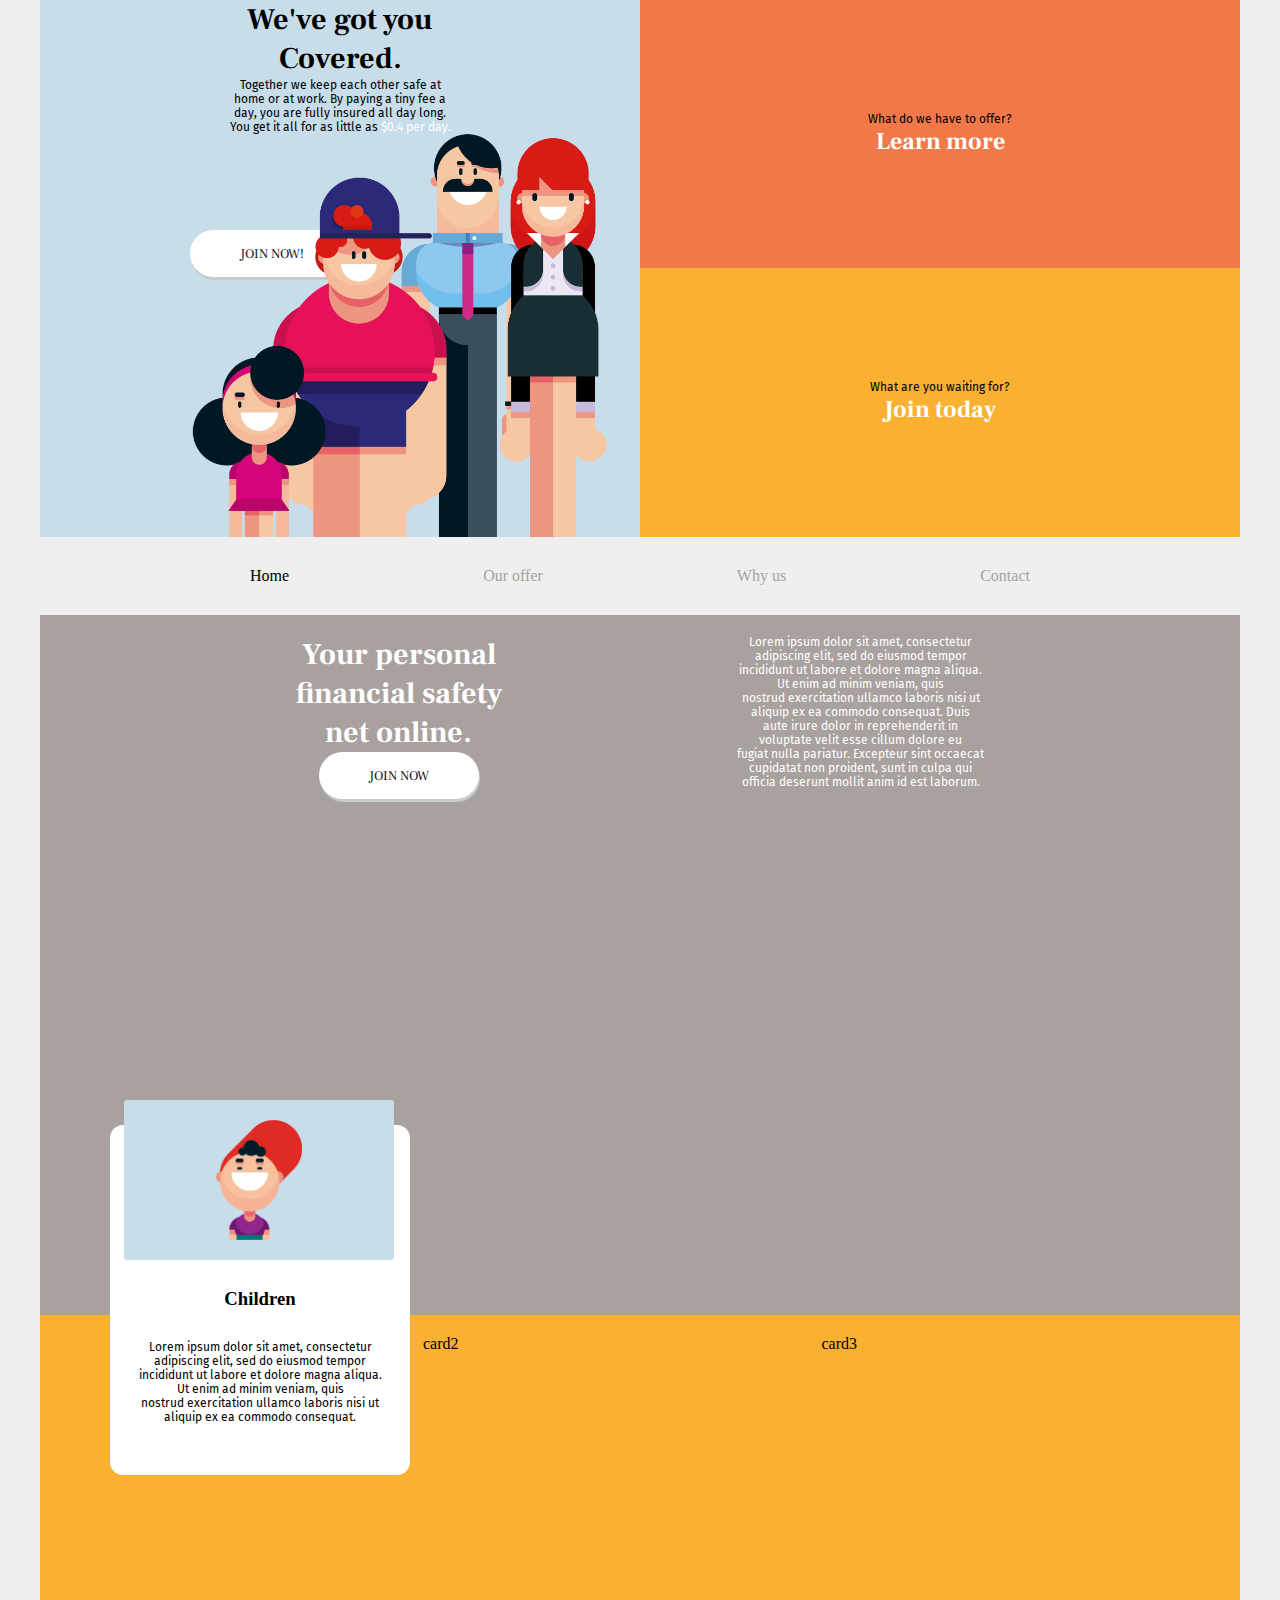
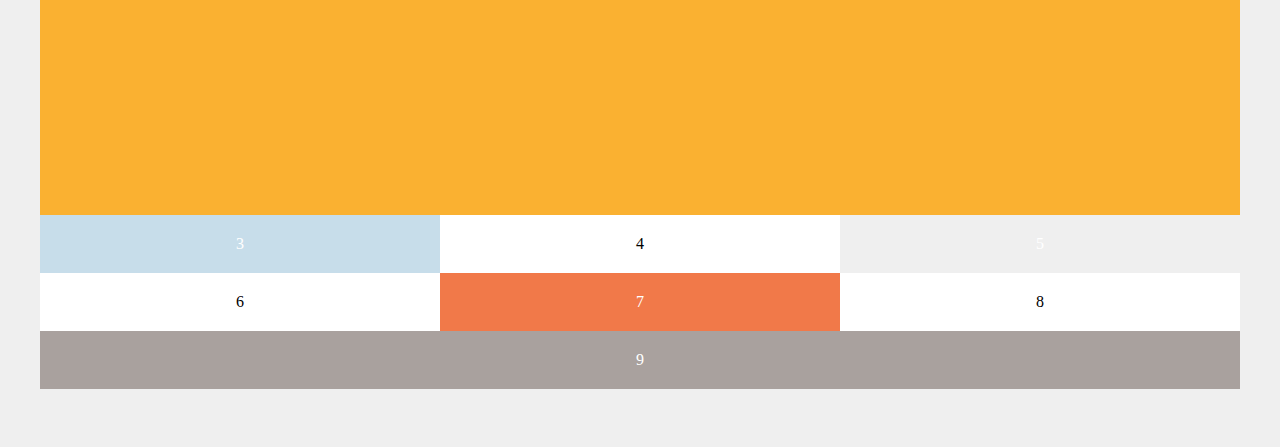
==== index.html @ 48589a10 "started making cards" ====
<!DOCTYPE html>
<html lang="en">

<head>
    <meta charset="UTF-8">
    <meta name="viewport" content="width=device-width, initial-scale=1.0">
    <link rel="stylesheet" href="style.css">
    <title>Insurance</title>
</head>

<body>
    <main>
        <div class="before-nav-container">
            <section class="before-nav">
                <article class="blue">
                    <h1>We've got you <br> Covered.</h1>
                    <p>Together we keep each other safe at <br>
                        home or at work. By paying a tiny fee a <br>
                        day, you are fully insured all day long. <br>
                        You get it all for as little as <span style="color:white">$0.4 per day.</span></p>
                    <button class="first-button">JOIN NOW!</button>
                    <img class="family" src="assets/family.png">
                </article>
                <article class="orange">
                    <p>What do we have to offer?</p>
                    <h2><span style="color:white">Learn more</span></h2>
                </article>
                <article class="yellow">
                    <p>What are you waiting for?</p>
                    <h2><span style="color:white">Join today</span></h2>
                </article>
            </section>
        </div>
        <section class="navigation">
            <nav>
                <a href="#"><span style="color:black">Home</span></a>
                <a href="#">Our offer</a>
                <a href="#">Why us</a>
                <a href="#">Contact</a>
            </nav>
        </section>
        <section class="big-container">
            <section class="top-wrapper">
                <section class="box item1">
                    <section>
                        <h1><span style="color:white">Your personal <br>
                                financial safety <br>
                                net online.</span></h1>
                        <button class="second-button">JOIN NOW</button>
                    </section>
                    <p>Lorem ipsum dolor sit amet, consectetur <br>
                        adipiscing elit, sed do eiusmod tempor <br>
                        incididunt ut labore et dolore magna aliqua. <br>
                        Ut enim ad minim veniam, quis <br>
                        nostrud exercitation ullamco laboris nisi ut <br>
                        aliquip ex ea commodo consequat. Duis <br>
                        aute irure dolor in reprehenderit in <br>
                        voluptate velit esse cillum dolore eu <br>
                        fugiat nulla pariatur. Excepteur sint occaecat <br>
                        cupidatat non proident, sunt in culpa qui <br>
                        officia deserunt mollit anim id est laborum.</p>
                </section>
                <section class="box item2">
                    <section class="card">
                        <section class="card-blue">
                            <section class="image-container">
                                <img class="child" src="assets/child.png">
                            </section>
                        </section>
                        <h3 class="kid">Children</h3>
                        <p class="first-text">Lorem ipsum dolor sit amet, consectetur <br>
                            adipiscing elit, sed do eiusmod tempor <br>
                            incididunt ut labore et dolore magna aliqua. <br>
                            Ut enim ad minim veniam, quis <br>
                            nostrud exercitation ullamco laboris nisi ut <br>
                            aliquip ex ea commodo consequat.</p>
                    </section>
                    <section class="card2">card2</section>
                    <section class="card3">card3</section>
                </section>
            </section>
            <section class="bottom-wrapper">
                <div class="box item3">3</div>
                <div class="box item4">4</div>
                <div class="box item5">5</div>
                <div class="box item6">6</div>
                <div class="box item7">7</div>
                <div class="box item8">8</div>
                <div class="box item9">9</div>
            </section>
        </section>
    </main>
</body>

</html>
---- style.css ----
@import url('https://fonts.googleapis.com/css2?family=Fira+Sans:wght@200&display=swap');
@import url('https://fonts.googleapis.com/css2?family=Frank+Ruhl+Libre:wght@900&display=swap');

*,
html {
    box-sizing: border-box;
    margin: 0;
    padding: 0;
}

.blue {
    background-color: #C7DDEA;
    grid-column: 1 / span 1;
    grid-row: 1 / span 2;
}

.orange {
    background-color: #F17949;
    grid-column: 2 / span 1;
    grid-row: 1 / span 1;
    display: flex;
    justify-content: center;
    align-items: center;
    flex-direction: column;
}

.yellow {
    background-color: #FAB131;
    grid-column: 2 / span 1;
    grid-row: 2 / span 1;
    display: flex;
    justify-content: center;
    align-items: center;
    flex-direction: column;
}

h1 {
    font-size: 30px;
    font-family: 'Frank Ruhl Libre', serif;
}

h2,
button {
    font-family: 'Frank Ruhl Libre', serif;
}

p {
    font-family: 'Fira Sans', sans-serif;
    font-size: 12px;
}

main {
    background-color: #efefef;
}

main .before-nav {
    display: grid;
    grid-template-columns: 1fr 1fr;
    grid-template-rows: auto;
    grid-auto-flow: column;
    max-width: 1200px;

}

img.family {
    width: 70%;
    height: auto;
    margin-left: 150px;
    position: relative;
    display: block;
}

.before-nav-container {
    display: flex;
    justify-content: center;
    align-items: center;
    text-align: center;
}

.first-button {
    background-color: white;
    color: rgb(22, 22, 22);
    border-radius: 30px;
    padding: 15px 50px;
    border: none;
    box-shadow: 1px 3px #cacaca;
    position: absolute;
    top: 230px;
    left: 190px;
}

.navigation {
    text-align: center;
    padding: 30px;
}

.navigation a {
    justify-content: space-around;
    text-decoration: none;
    color: #A9A19E;
    cursor: pointer;
    margin: 95px;
}

.big-container {
    display: flex;
    flex-direction: column;
    justify-content: center;
    align-items: center;
}

.top-wrapper {
    max-width: 1200px;
    width: 100%;
}

.bottom-wrapper {
    display: grid;
    grid-template-rows: auto auto repeat(2, 1fr);
    grid-template-columns: repeat(3, 1fr);
    max-width: 1200px;
    width: 100%;
    height: auto;
}

.item1 {
    grid-column: span 1;
    background-color: #A9A19E;
    color: white;
    padding: 20px;
    text-align: center;
    position: relative;
    height: 700px;
}

.item2 {
    grid-column: span 1;
    background-color: #FAB131;
    color: black;
    padding: 20px;
    text-align: center;
    height: 500px;
}

.card {
    background-color: white;
    width: 300px;
    height: 350px;
    border-radius: 13px;
    position: absolute;
    top: -190px;
    left: 70px;
}

.card-blue {
    background-color: #C7DDEA;
    width: 90%;
    border-radius: 3px;
    margin-left: 14px;
    position: absolute;
    top: -25px;
    height: 160px;
    overflow: hidden;
    padding: 20px;
}

.image-container {
    overflow: hidden;
    height: 120px;
}

img.child {
    height: 160px;
}

.kid {
    margin-top: 163px;
}
.first-text {
    margin-top: 30px;
}

.item9 {
    grid-column: span 3;
    background-color: #A9A19E;
    color: white;
    padding: 20px;
    text-align: center;
}

.item3 {
    background-color: #C7DDEA;
    color: white;
    padding: 20px;
    text-align: center;
}

.item4 {
    background-color: white;
    color: black;
    padding: 20px;
    text-align: center;
}

.item5 {
    background-color: #efefef;
    color: white;
    padding: 20px;
    text-align: center;
}

.item6 {
    background-color: white;
    color: black;
    padding: 20px;
    text-align: center;
}

.item7 {
    background-color: #F17949;
    color: white;
    padding: 20px;
    text-align: center;
}

.item8 {
    background-color: white;
    color: black;
    padding: 20px;
    text-align: center;
}

.box,
.item1 {
    display: flex;
    flex-direction: row;
    justify-content: space-evenly;
    align-self: flex-end;
    position: relative;
}

.second-button {
    background-color: white;
    color: rgb(22, 22, 22);
    border-radius: 30px;
    padding: 15px 50px;
    border: none;
    box-shadow: 1px 3px #cacaca;

}

/*
.item1 {
    background-color: #A9A19E;
    grid-column: span 1 / 1;
    grid-row: span 2 / 1;
}

.item2 {
    background-color: #FAB131;
    grid-column: span 1 / 1;
    grid-row: span 2 / 1;
}

.item3 {
    background-color: #C7DDEA;
    grid-column: span 1 / 3;
    grid-row: 1 / span 1;
}*/
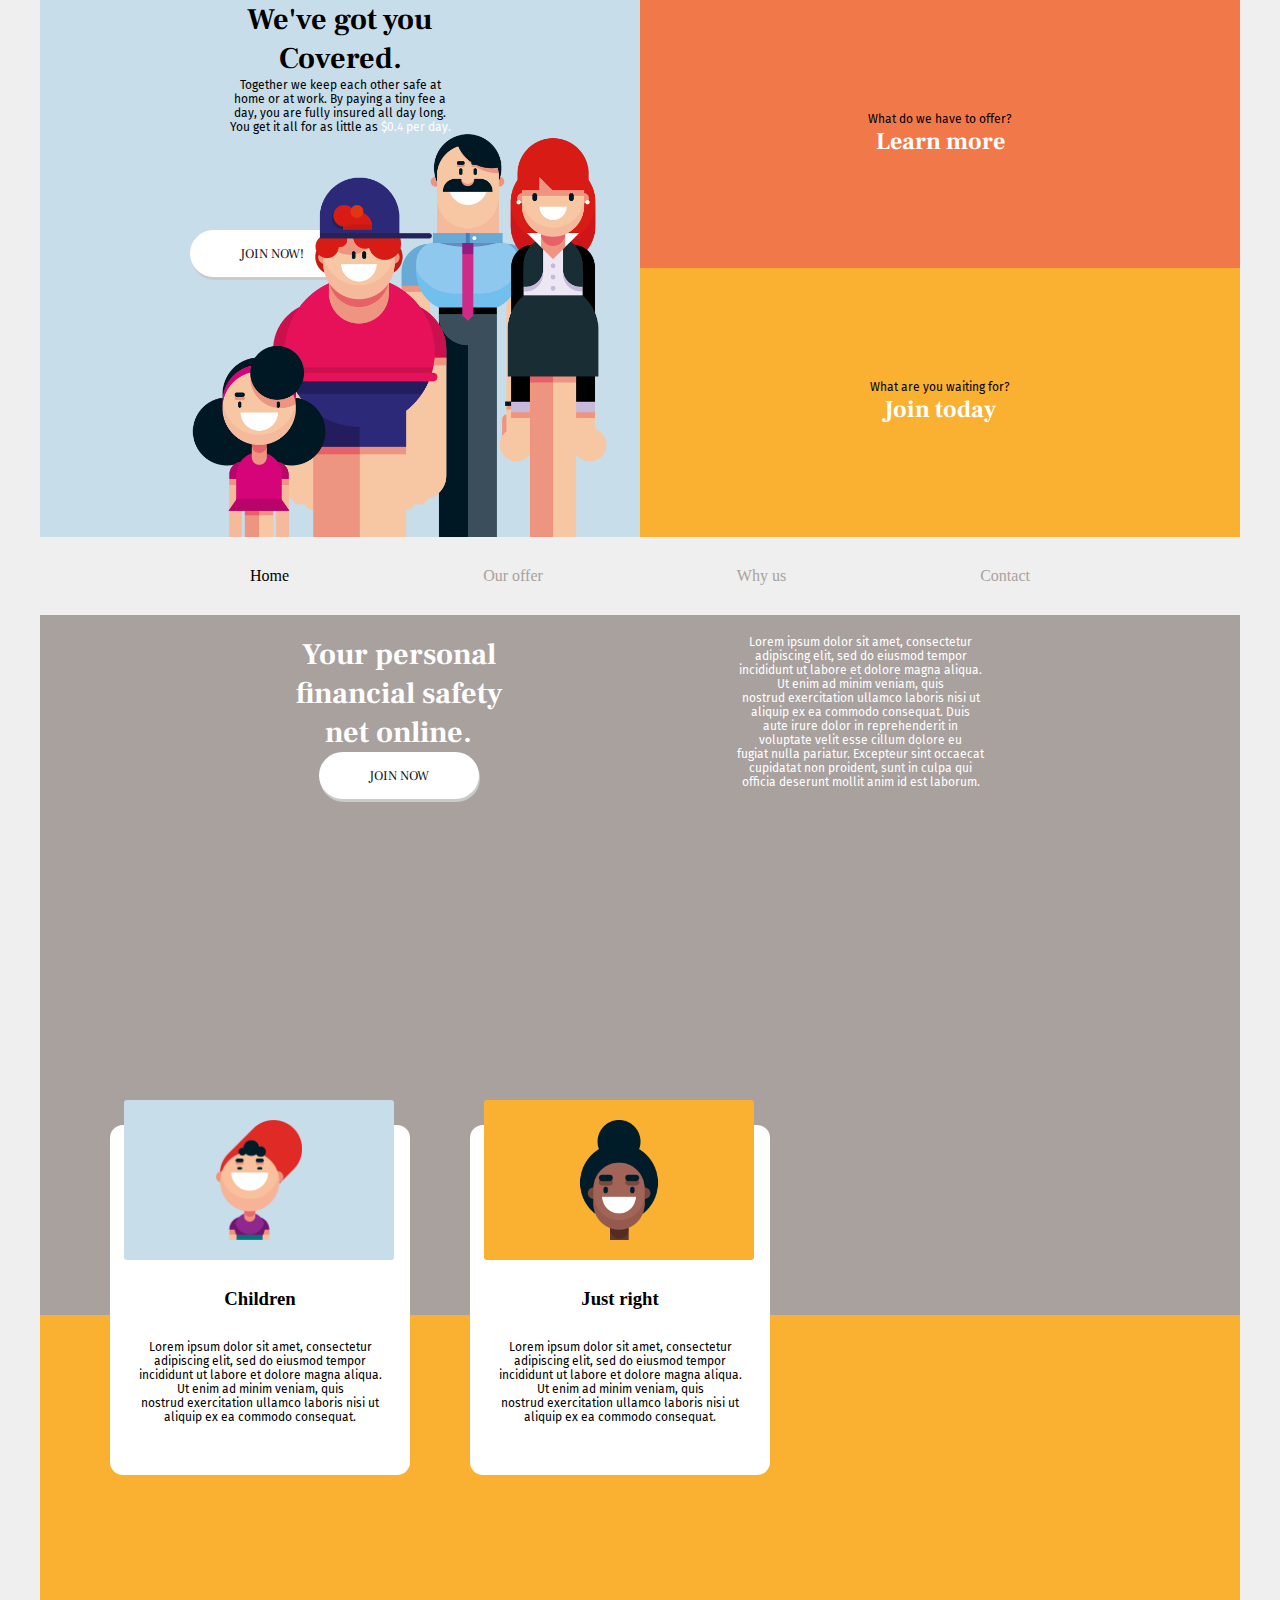
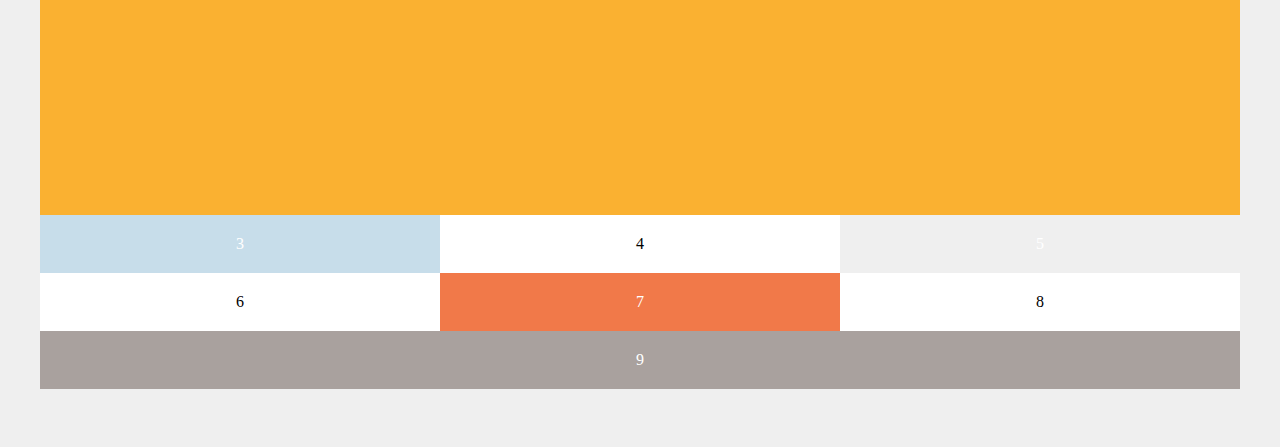
==== commit d8e708ff: "fixed second card" ====
--- a/index.html
+++ b/index.html
@@ -75,7 +75,20 @@
                             nostrud exercitation ullamco laboris nisi ut <br>
                             aliquip ex ea commodo consequat.</p>
                     </section>
-                    <section class="card2">card2</section>
+                    <section class="card2">
+                        <section class="card-yellow">
+                            <section class="image-container">
+                                <img class="adult" src="assets/adult.png">
+                            </section>
+                        </section>
+                        <h3 class="grownup">Just right</h3>
+                        <p class="first-text">Lorem ipsum dolor sit amet, consectetur <br>
+                            adipiscing elit, sed do eiusmod tempor <br>
+                            incididunt ut labore et dolore magna aliqua. <br>
+                            Ut enim ad minim veniam, quis <br>
+                            nostrud exercitation ullamco laboris nisi ut <br>
+                            aliquip ex ea commodo consequat.</p>
+                    </section>
                     <section class="card3">card3</section>
                 </section>
             </section>
--- a/style.css
+++ b/style.css
@@ -180,6 +180,45 @@
     margin-top: 30px;
 }
 
+.card2 {
+    background-color: white;
+    width: 300px;
+    height: 350px;
+    border-radius: 13px;
+    position: absolute;
+    top: -190px;
+    left: 430px;
+}
+
+.card-yellow {
+    background-color: #FAB131;
+    width: 90%;
+    border-radius: 3px;
+    margin-left: 14px;
+    position: absolute;
+    top: -25px;
+    height: 160px;
+    overflow: hidden;
+    padding: 20px;
+}
+
+.image-container {
+    overflow: hidden;
+    height: 120px;
+}
+
+img.adult {
+    height: 440px;
+}
+
+.grownup {
+    margin-top: 163px;
+}
+
+.first-text {
+    margin-top: 30px;
+}
+
 .item9 {
     grid-column: span 3;
     background-color: #A9A19E;
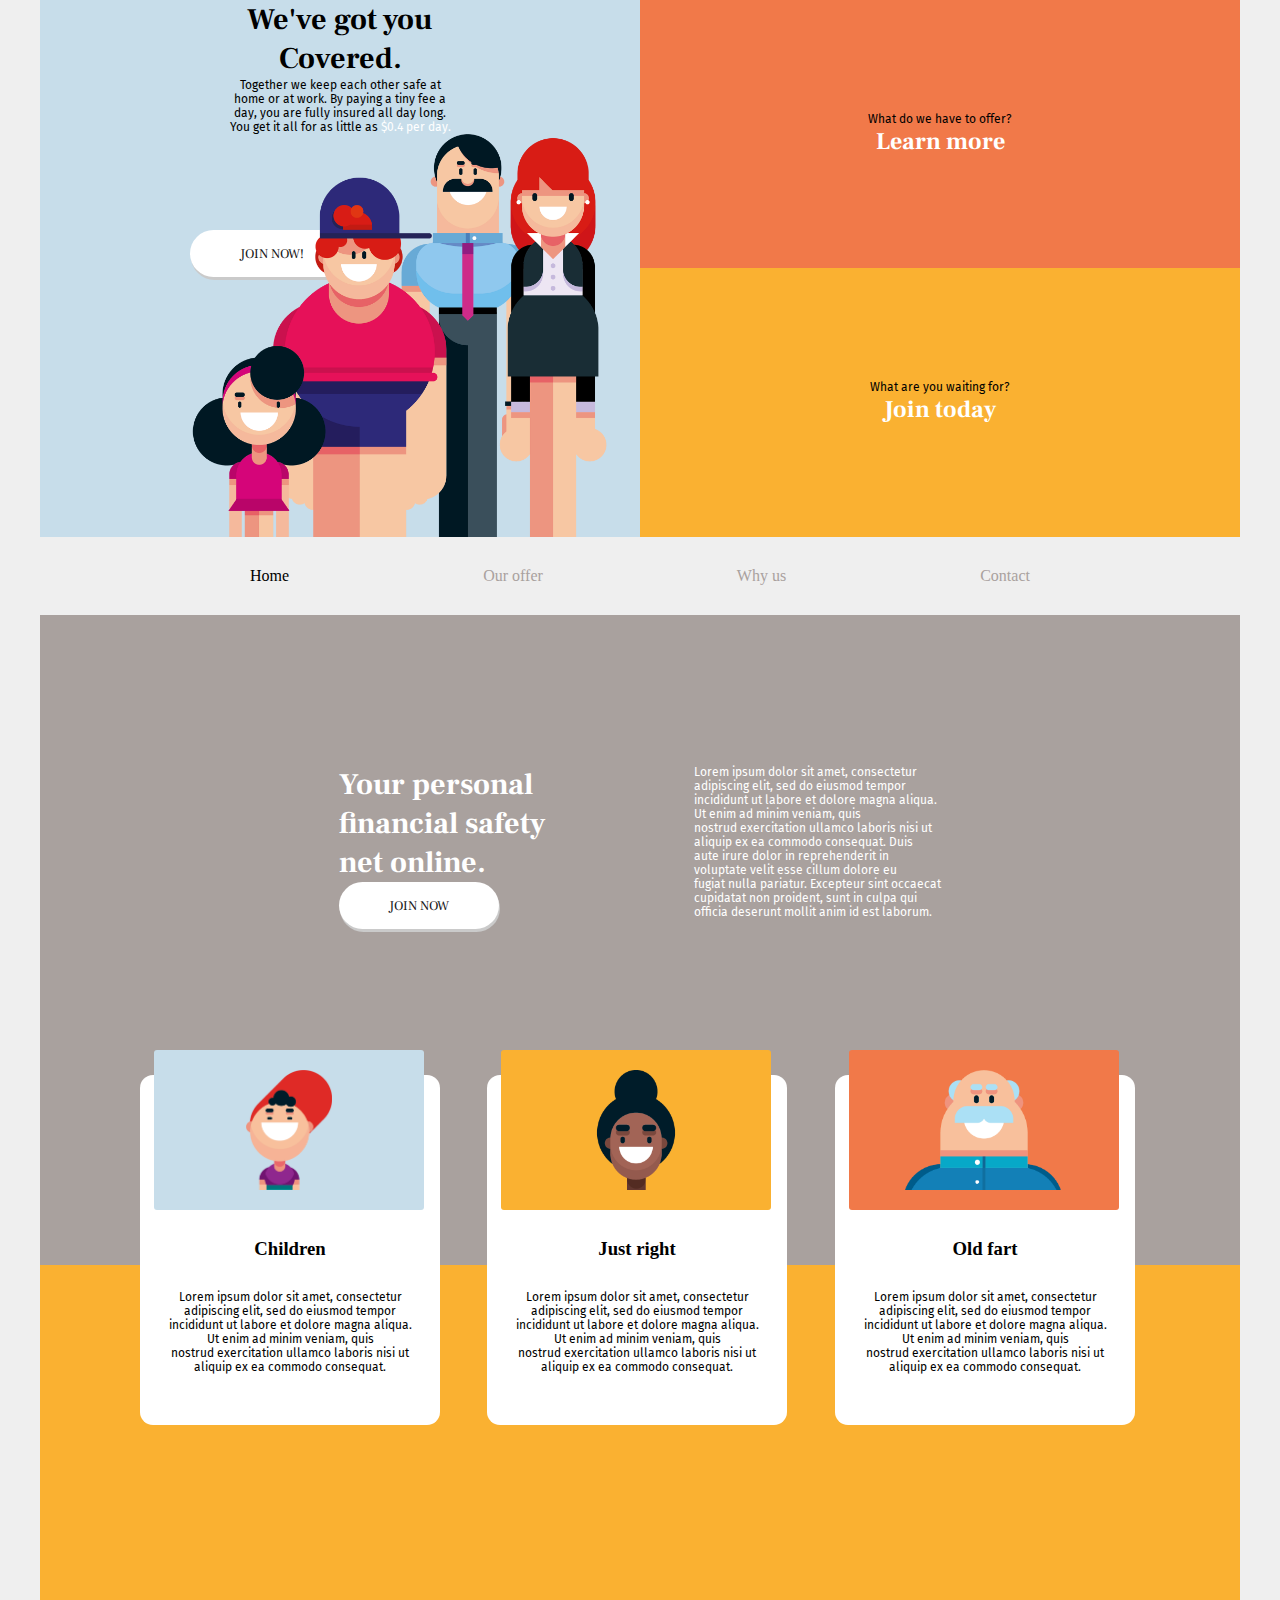
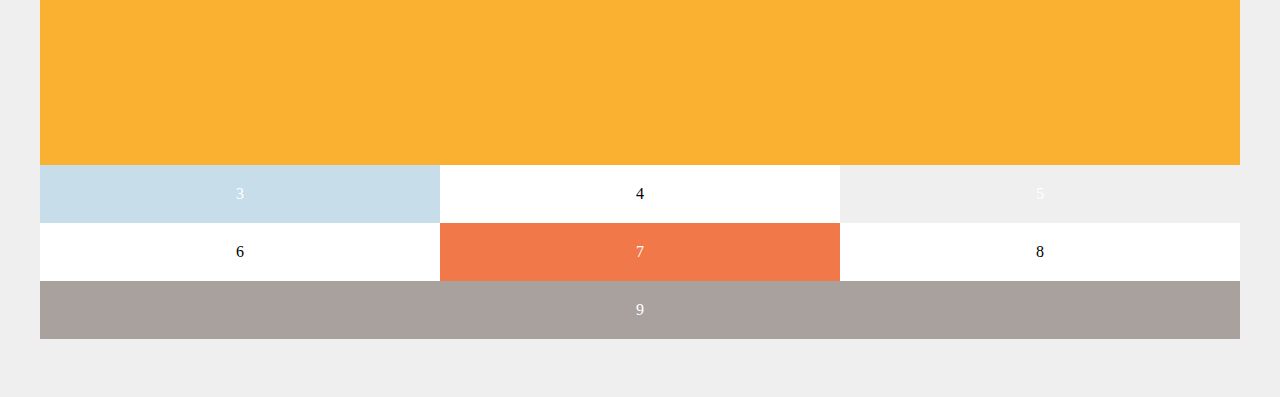
==== commit d51732f8: "fixed third card" ====
--- a/index.html
+++ b/index.html
@@ -42,7 +42,7 @@
         <section class="big-container">
             <section class="top-wrapper">
                 <section class="box item1">
-                    <section>
+                    <section class="left-text">
                         <h1><span style="color:white">Your personal <br>
                                 financial safety <br>
                                 net online.</span></h1>
@@ -89,7 +89,20 @@
                             nostrud exercitation ullamco laboris nisi ut <br>
                             aliquip ex ea commodo consequat.</p>
                     </section>
-                    <section class="card3">card3</section>
+                    <section class="card3">
+                        <section class="card-orange">
+                            <section class="image-container">
+                                <img class="old" src="assets/old.png">
+                            </section>
+                        </section>
+                        <h3 class="oldie">Old fart</h3>
+                        <p class="first-text">Lorem ipsum dolor sit amet, consectetur <br>
+                            adipiscing elit, sed do eiusmod tempor <br>
+                            incididunt ut labore et dolore magna aliqua. <br>
+                            Ut enim ad minim veniam, quis <br>
+                            nostrud exercitation ullamco laboris nisi ut <br>
+                            aliquip ex ea commodo consequat.</p>
+                    </section>
                 </section>
             </section>
             <section class="bottom-wrapper">
--- a/style.css
+++ b/style.css
@@ -124,13 +124,11 @@
 }
 
 .item1 {
-    grid-column: span 1;
     background-color: #A9A19E;
     color: white;
-    padding: 20px;
-    text-align: center;
-    position: relative;
-    height: 700px;
+    padding: 150px;
+    height: 650px;
+    align-items: flex-start;
 }
 
 .item2 {
@@ -149,7 +147,7 @@
     border-radius: 13px;
     position: absolute;
     top: -190px;
-    left: 70px;
+    left: 100px;
 }
 
 .card-blue {
@@ -176,6 +174,7 @@
 .kid {
     margin-top: 163px;
 }
+
 .first-text {
     margin-top: 30px;
 }
@@ -187,7 +186,7 @@
     border-radius: 13px;
     position: absolute;
     top: -190px;
-    left: 430px;
+    left: 447px;
 }
 
 .card-yellow {
@@ -202,11 +201,6 @@
     padding: 20px;
 }
 
-.image-container {
-    overflow: hidden;
-    height: 120px;
-}
-
 img.adult {
     height: 440px;
 }
@@ -215,8 +209,34 @@
     margin-top: 163px;
 }
 
-.first-text {
-    margin-top: 30px;
+.card3 {
+    background-color: white;
+    width: 300px;
+    height: 350px;
+    border-radius: 13px;
+    position: absolute;
+    top: -190px;
+    left: 795px;
+}
+
+.card-orange {
+    background-color: #F17949;
+    width: 90%;
+    border-radius: 3px;
+    margin-left: 14px;
+    position: absolute;
+    top: -25px;
+    height: 160px;
+    overflow: hidden;
+    padding: 20px;
+}
+
+img.old {
+    height: 440px;
+}
+
+.oldie {
+    margin-top: 163px;
 }
 
 .item9 {
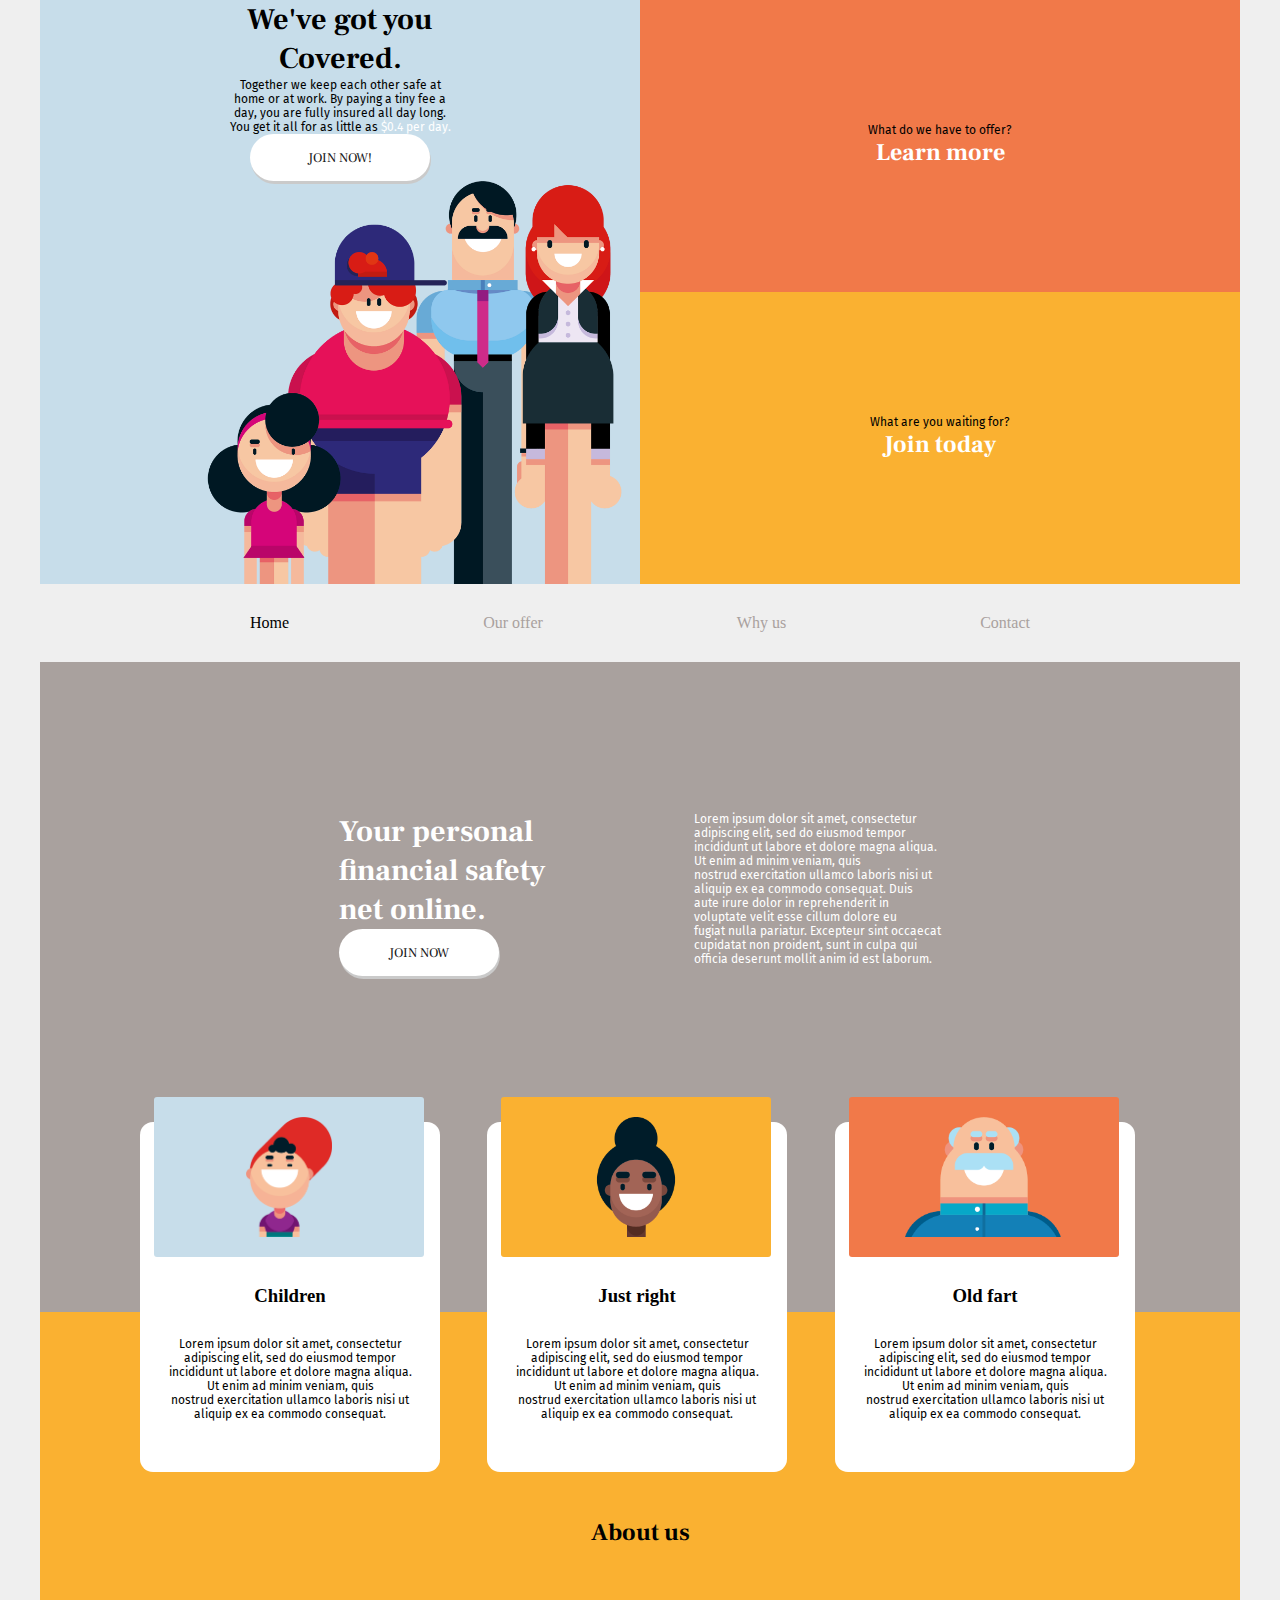
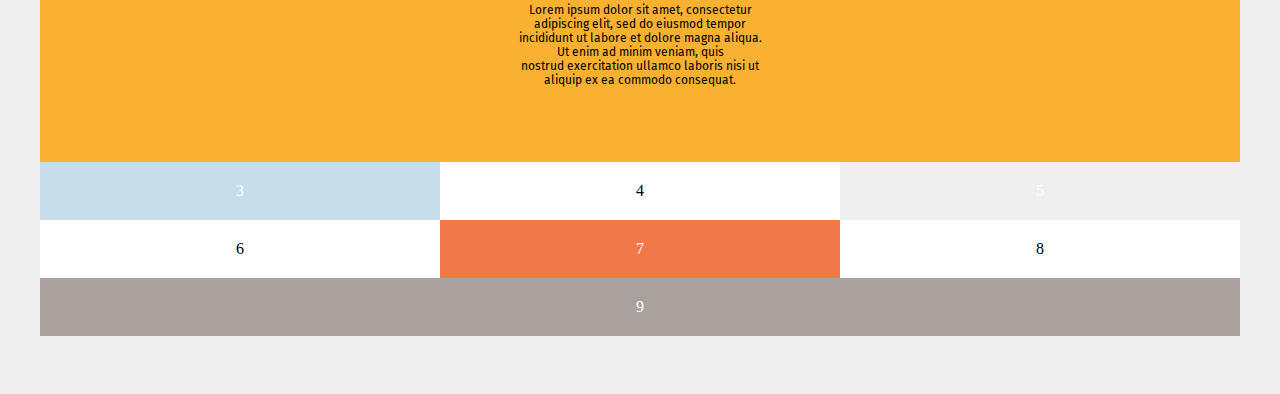
==== commit 48e04a52: "added text section under cards" ====
--- a/index.html
+++ b/index.html
@@ -103,6 +103,15 @@
                             nostrud exercitation ullamco laboris nisi ut <br>
                             aliquip ex ea commodo consequat.</p>
                     </section>
+                    <section class="about-us">
+                        <h2 class="us-info">About us</h2>
+                        <p class="us-text">Lorem ipsum dolor sit amet, consectetur <br>
+                            adipiscing elit, sed do eiusmod tempor <br>
+                            incididunt ut labore et dolore magna aliqua. <br>
+                            Ut enim ad minim veniam, quis <br>
+                            nostrud exercitation ullamco laboris nisi ut <br>
+                            aliquip ex ea commodo consequat.</p>
+                    </section>
                 </section>
             </section>
             <section class="bottom-wrapper">
--- a/style.css
+++ b/style.css
@@ -12,6 +12,10 @@
     background-color: #C7DDEA;
     grid-column: 1 / span 1;
     grid-row: 1 / span 2;
+    display: flex;
+    flex-direction: column;
+    justify-content: space-between;
+    align-items: center;
 }
 
 .orange {
@@ -66,7 +70,7 @@
     width: 70%;
     height: auto;
     margin-left: 150px;
-    position: relative;
+    
     display: block;
 }
 
@@ -84,9 +88,7 @@
     padding: 15px 50px;
     border: none;
     box-shadow: 1px 3px #cacaca;
-    position: absolute;
-    top: 230px;
-    left: 190px;
+    width: 30%;
 }
 
 .navigation {
@@ -137,7 +139,7 @@
     color: black;
     padding: 20px;
     text-align: center;
-    height: 500px;
+    height: 450px;
 }
 
 .card {
@@ -239,6 +241,14 @@
     margin-top: 163px;
 }
 
+.about-us {
+    display: flex;
+    flex-direction: column;
+    justify-content: space-evenly;
+    align-items: center;
+    text-align: center;
+    margin-top: 130px;
+}
 .item9 {
     grid-column: span 3;
     background-color: #A9A19E;
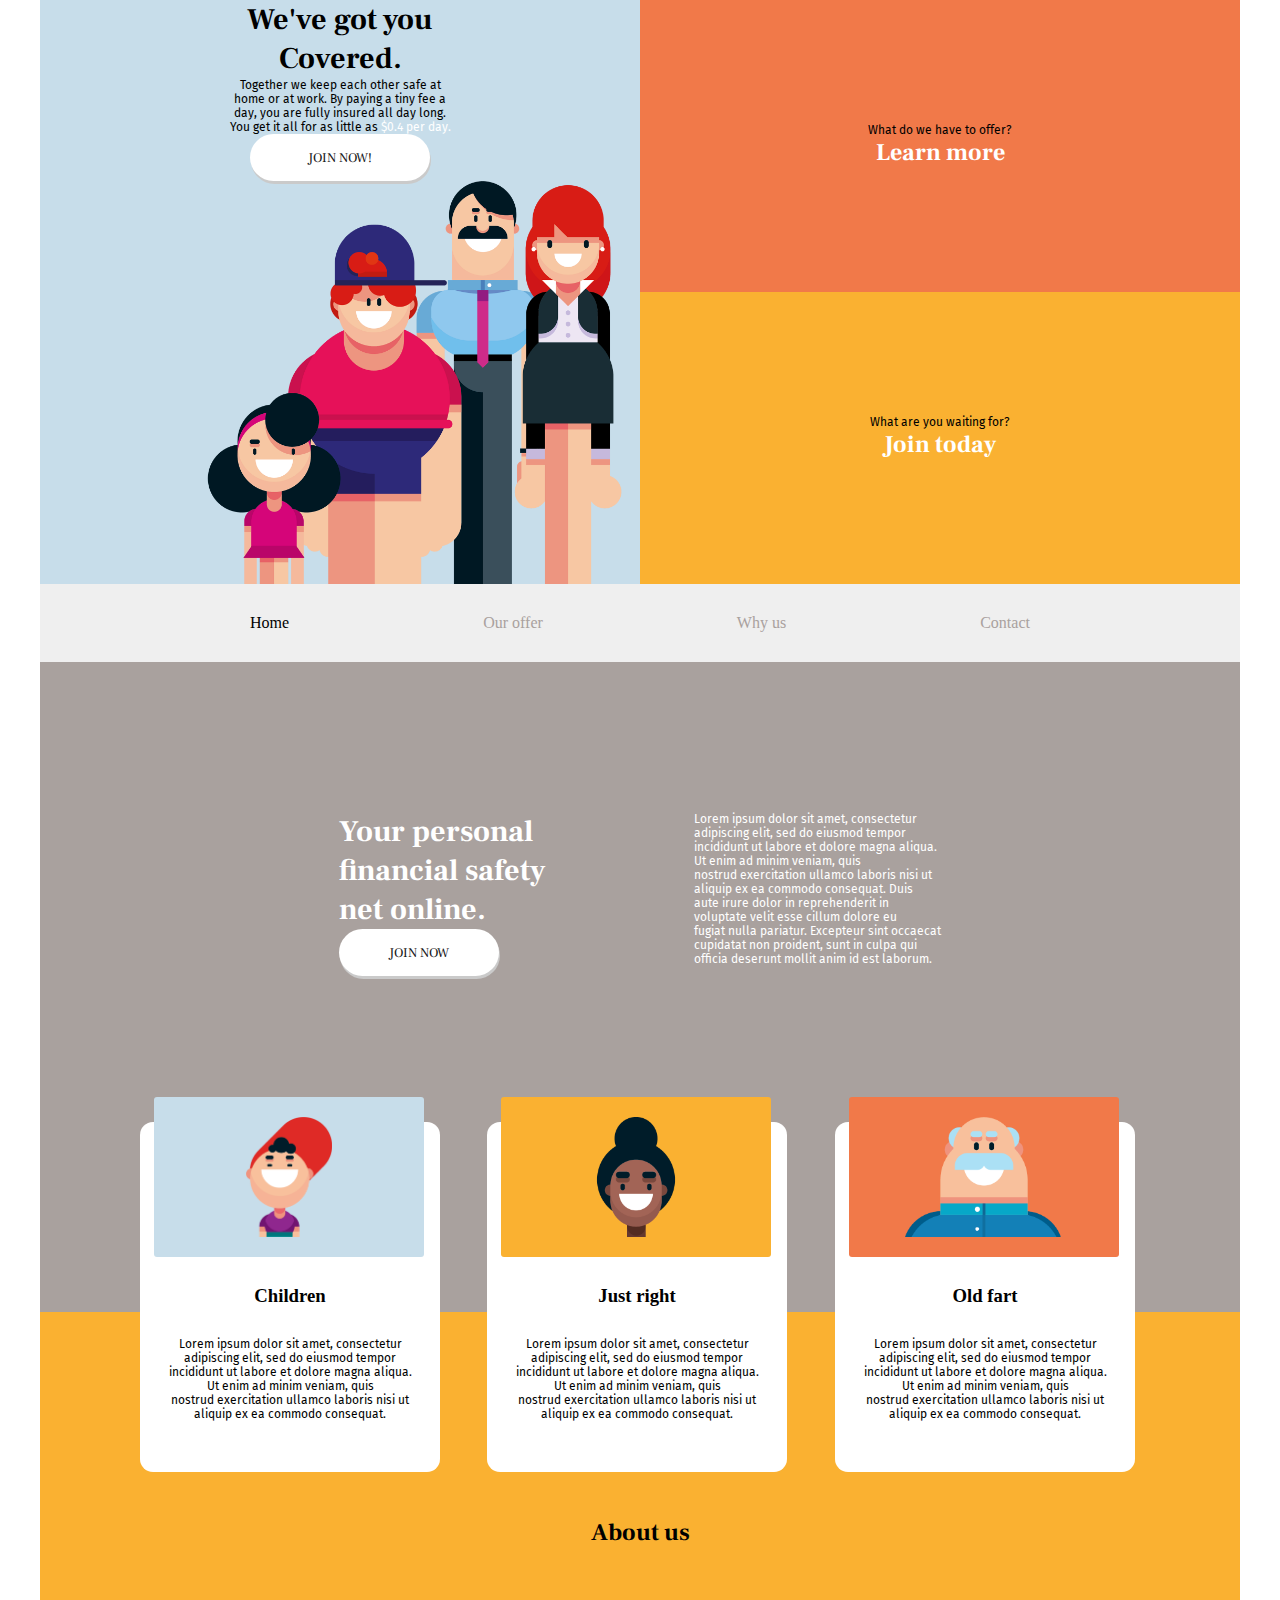
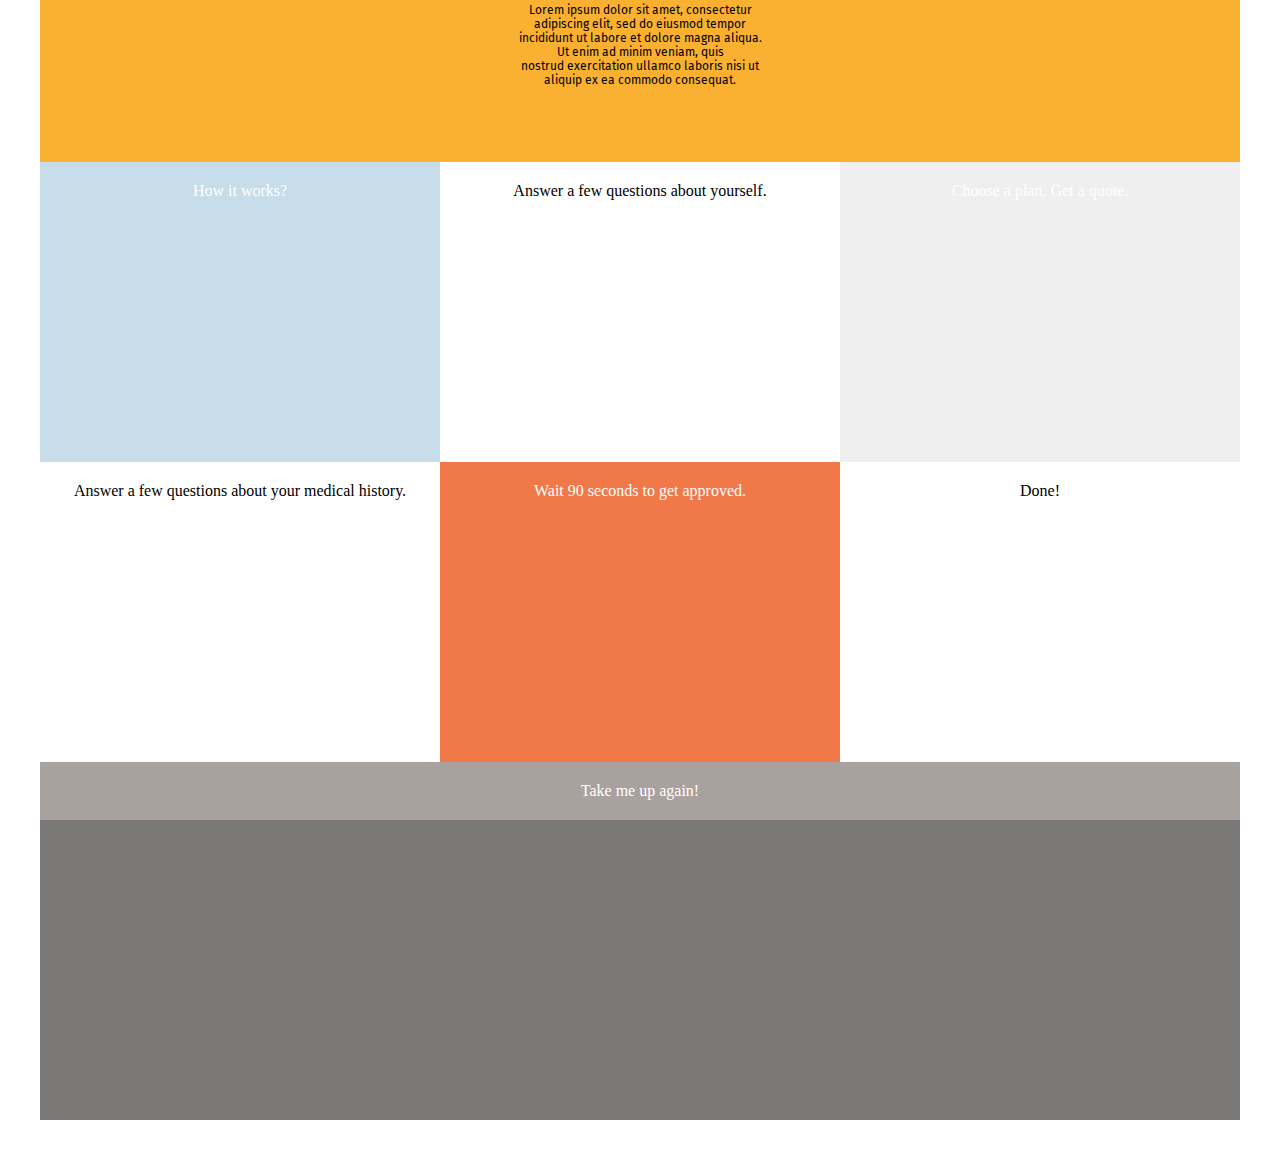
==== commit 83becde4: "added bottom section and footer" ====
--- a/index.html
+++ b/index.html
@@ -115,16 +115,18 @@
                 </section>
             </section>
             <section class="bottom-wrapper">
-                <div class="box item3">3</div>
-                <div class="box item4">4</div>
-                <div class="box item5">5</div>
-                <div class="box item6">6</div>
-                <div class="box item7">7</div>
-                <div class="box item8">8</div>
-                <div class="box item9">9</div>
+                <div class="box item3">How it works?</div>
+                <div class="box item4">Answer a few questions about yourself.</div>
+                <div class="box item5">Choose a plan. Get a quote.</div>
+                <div class="box item6">Answer a few questions about your medical history.</div>
+                <div class="box item7">Wait 90 seconds to get approved.</div>
+                <div class="box item8">Done!</div>
             </section>
         </section>
     </main>
+    <footer>
+        <div class="box item9">Take me up again!</div>
+        <div class="footer-bottom"></div>
+    </footer>
 </body>
-
 </html>--- a/style.css
+++ b/style.css
@@ -6,6 +6,11 @@
     box-sizing: border-box;
     margin: 0;
     padding: 0;
+}
+
+body {
+    width: 1200px;
+    margin: 0px auto 0px auto;
 }
 
 .blue {
@@ -262,6 +267,7 @@
     color: white;
     padding: 20px;
     text-align: center;
+    height: 300px;
 }
 
 .item4 {
@@ -269,6 +275,7 @@
     color: black;
     padding: 20px;
     text-align: center;
+    height: 300px;
 }
 
 .item5 {
@@ -276,6 +283,7 @@
     color: white;
     padding: 20px;
     text-align: center;
+    height: 300px;
 }
 
 .item6 {
@@ -283,6 +291,7 @@
     color: black;
     padding: 20px;
     text-align: center;
+    height: 300px;
 }
 
 .item7 {
@@ -290,6 +299,7 @@
     color: white;
     padding: 20px;
     text-align: center;
+    height: 300px;
 }
 
 .item8 {
@@ -297,6 +307,7 @@
     color: black;
     padding: 20px;
     text-align: center;
+    height: 300px;
 }
 
 .box,
@@ -318,6 +329,12 @@
 
 }
 
+.footer-bottom {
+    background-color: #7a7777;
+    height: 300px;
+    margin-bottom: 30px;;
+}
+
 /*
 .item1 {
     background-color: #A9A19E;
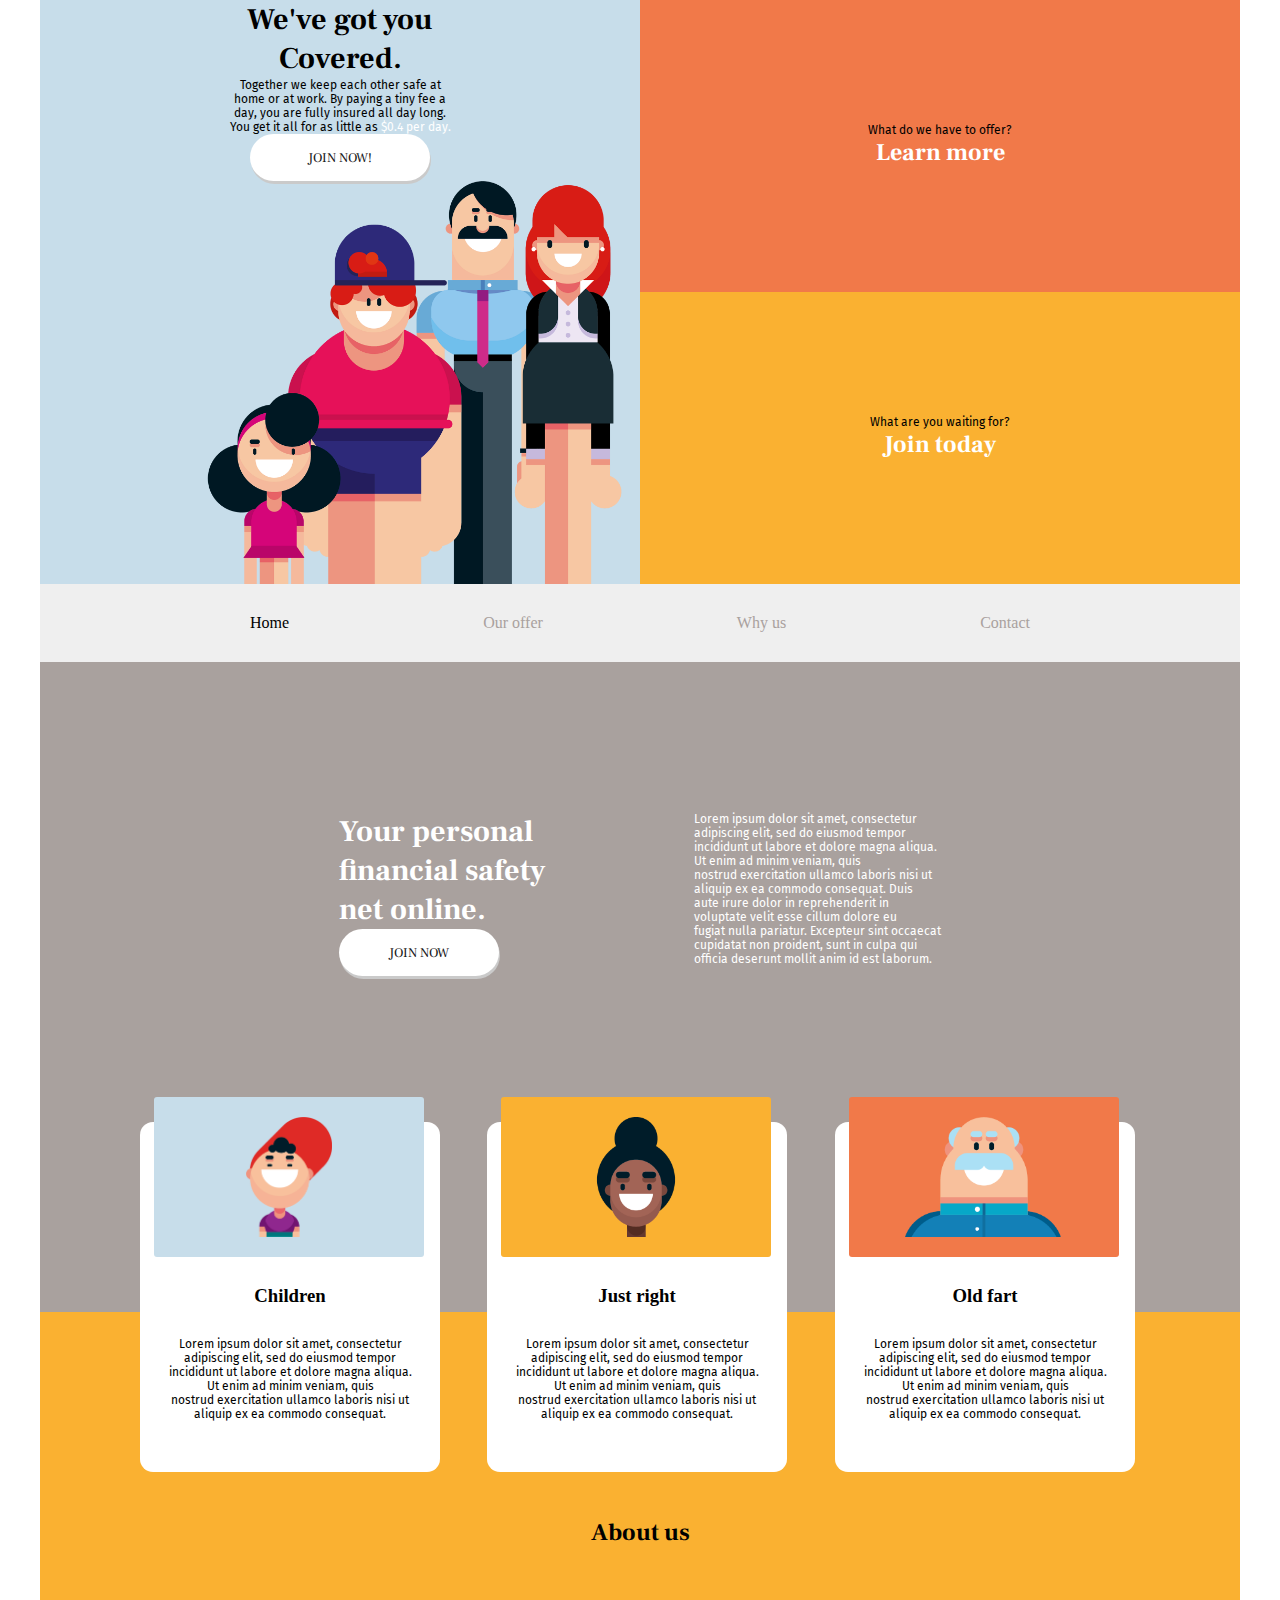
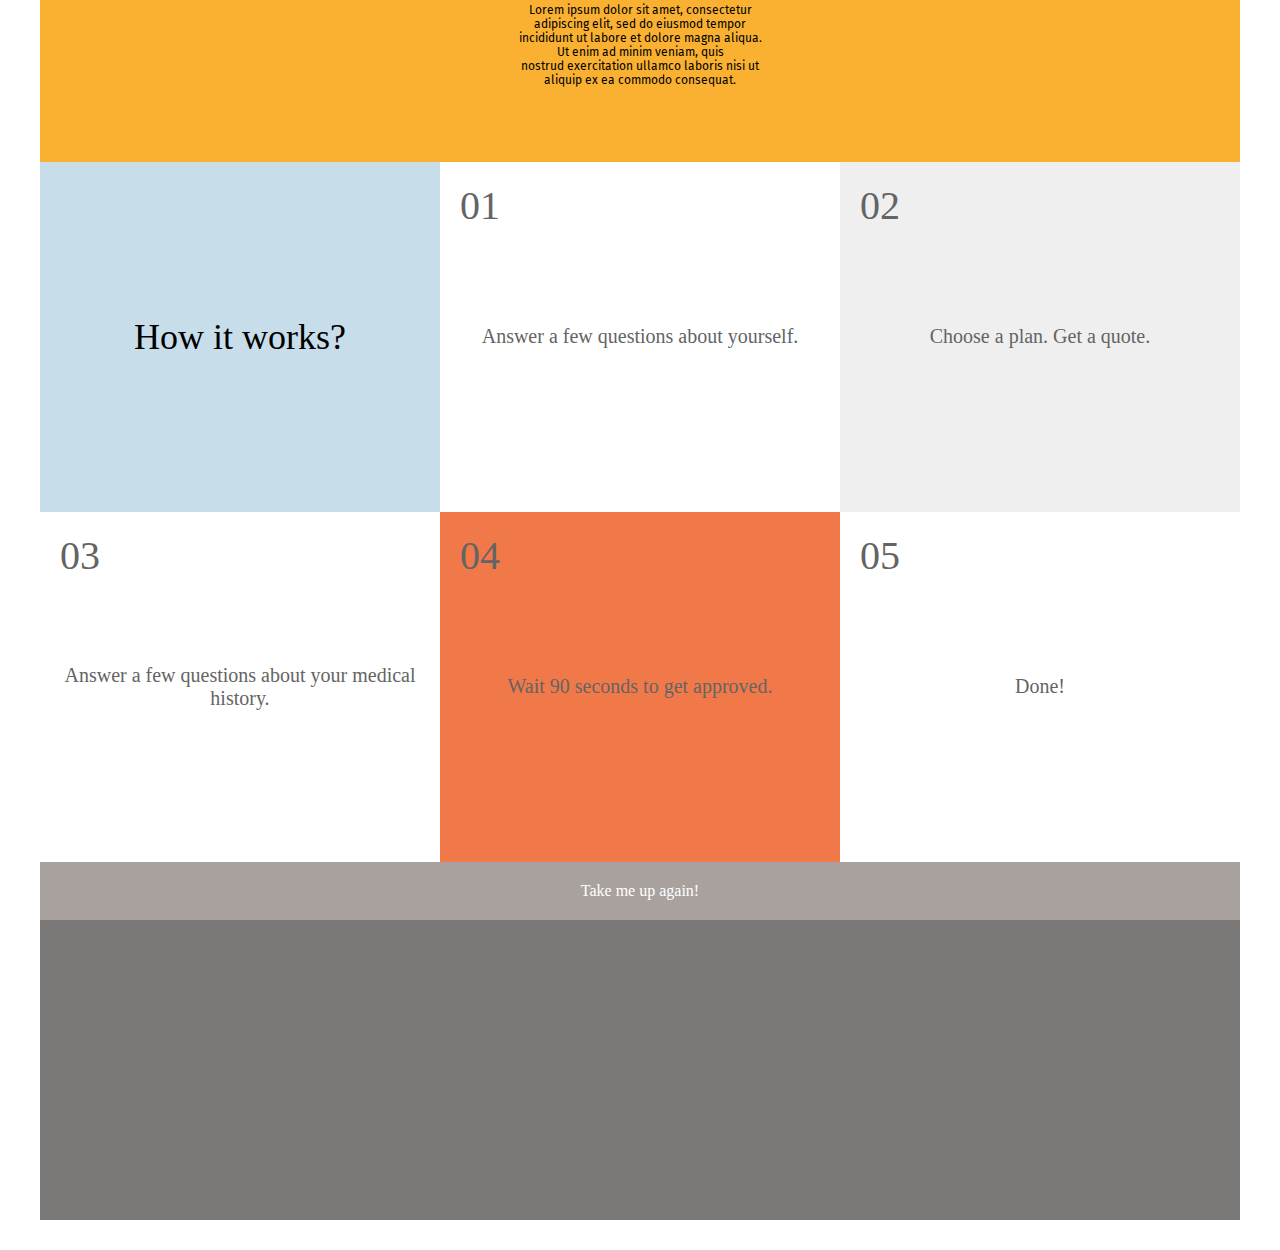
==== commit c9f42f1e: "fixed position of text in bottom-wrapper" ====
--- a/index.html
+++ b/index.html
@@ -116,11 +116,21 @@
             </section>
             <section class="bottom-wrapper">
                 <div class="box item3">How it works?</div>
-                <div class="box item4">Answer a few questions about yourself.</div>
-                <div class="box item5">Choose a plan. Get a quote.</div>
-                <div class="box item6">Answer a few questions about your medical history.</div>
-                <div class="box item7">Wait 90 seconds to get approved.</div>
-                <div class="box item8">Done!</div>
+                <div class="box item4">
+                    <div class="top-corner">01</div>
+                    Answer a few questions about yourself.</div>
+                <div class="box item5">
+                    <div class="top-corner">02</div>
+                    Choose a plan. Get a quote.</div>
+                <div class="box item6">
+                    <div class="top-corner">03</div>
+                    Answer a few questions about your medical history.</div>
+                <div class="box item7">
+                    <div class="top-corner">04</div>
+                    Wait 90 seconds to get approved.</div>
+                <div class="box item8">
+                    <div class="top-corner">05</div>
+                    Done!</div>
             </section>
         </section>
     </main>
--- a/style.css
+++ b/style.css
@@ -145,6 +145,7 @@
     padding: 20px;
     text-align: center;
     height: 450px;
+    justify-content: center;
 }
 
 .card {
@@ -264,50 +265,78 @@
 
 .item3 {
     background-color: #C7DDEA;
-    color: white;
-    padding: 20px;
-    text-align: center;
-    height: 300px;
+    color: black;
+    padding: 20px;
+    text-align: center;
+    height: 350px;
+    align-self: center;
+    justify-content: center;
+    align-items: center;
+    font-size: 36px;
+    position: relative;
 }
 
 .item4 {
     background-color: white;
-    color: black;
-    padding: 20px;
-    text-align: center;
-    height: 300px;
+    color: rgb(100, 100, 100);
+    padding: 20px;
+    text-align: center;
+    height: 350px;
+    justify-content: center;
+    align-items: center;
+    font-size: 20px;
 }
 
 .item5 {
     background-color: #efefef;
-    color: white;
-    padding: 20px;
-    text-align: center;
-    height: 300px;
+    color: rgb(100, 100, 100);
+    padding: 20px;
+    text-align: center;
+    height: 350px;
+    justify-content: center;
+    align-items: center;
+    font-size: 20px;
 }
 
 .item6 {
     background-color: white;
-    color: black;
-    padding: 20px;
-    text-align: center;
-    height: 300px;
+    color: rgb(100, 100, 100);
+    padding: 20px;
+    text-align: center;
+    height: 350px;
+    justify-content: center;
+    align-items: center;
+    font-size: 20px;
 }
 
 .item7 {
     background-color: #F17949;
-    color: white;
-    padding: 20px;
-    text-align: center;
-    height: 300px;
+    color: rgb(100, 100, 100);
+    padding: 20px;
+    text-align: center;
+    height: 350px;
+    justify-content: center;
+    align-items: center;
+    font-size: 20px;
 }
 
 .item8 {
     background-color: white;
-    color: black;
-    padding: 20px;
-    text-align: center;
-    height: 300px;
+    color: rgb(100, 100, 100);
+    padding: 20px;
+    text-align: center;
+    height: 350px;
+    justify-content: center;
+    align-items: center;
+    font-size: 20px;
+}
+
+.top-corner {
+    position: absolute;
+    top: 0;
+    left: 0;
+    padding: 20px;
+    font-size: 40px;
 }
 
 .box,
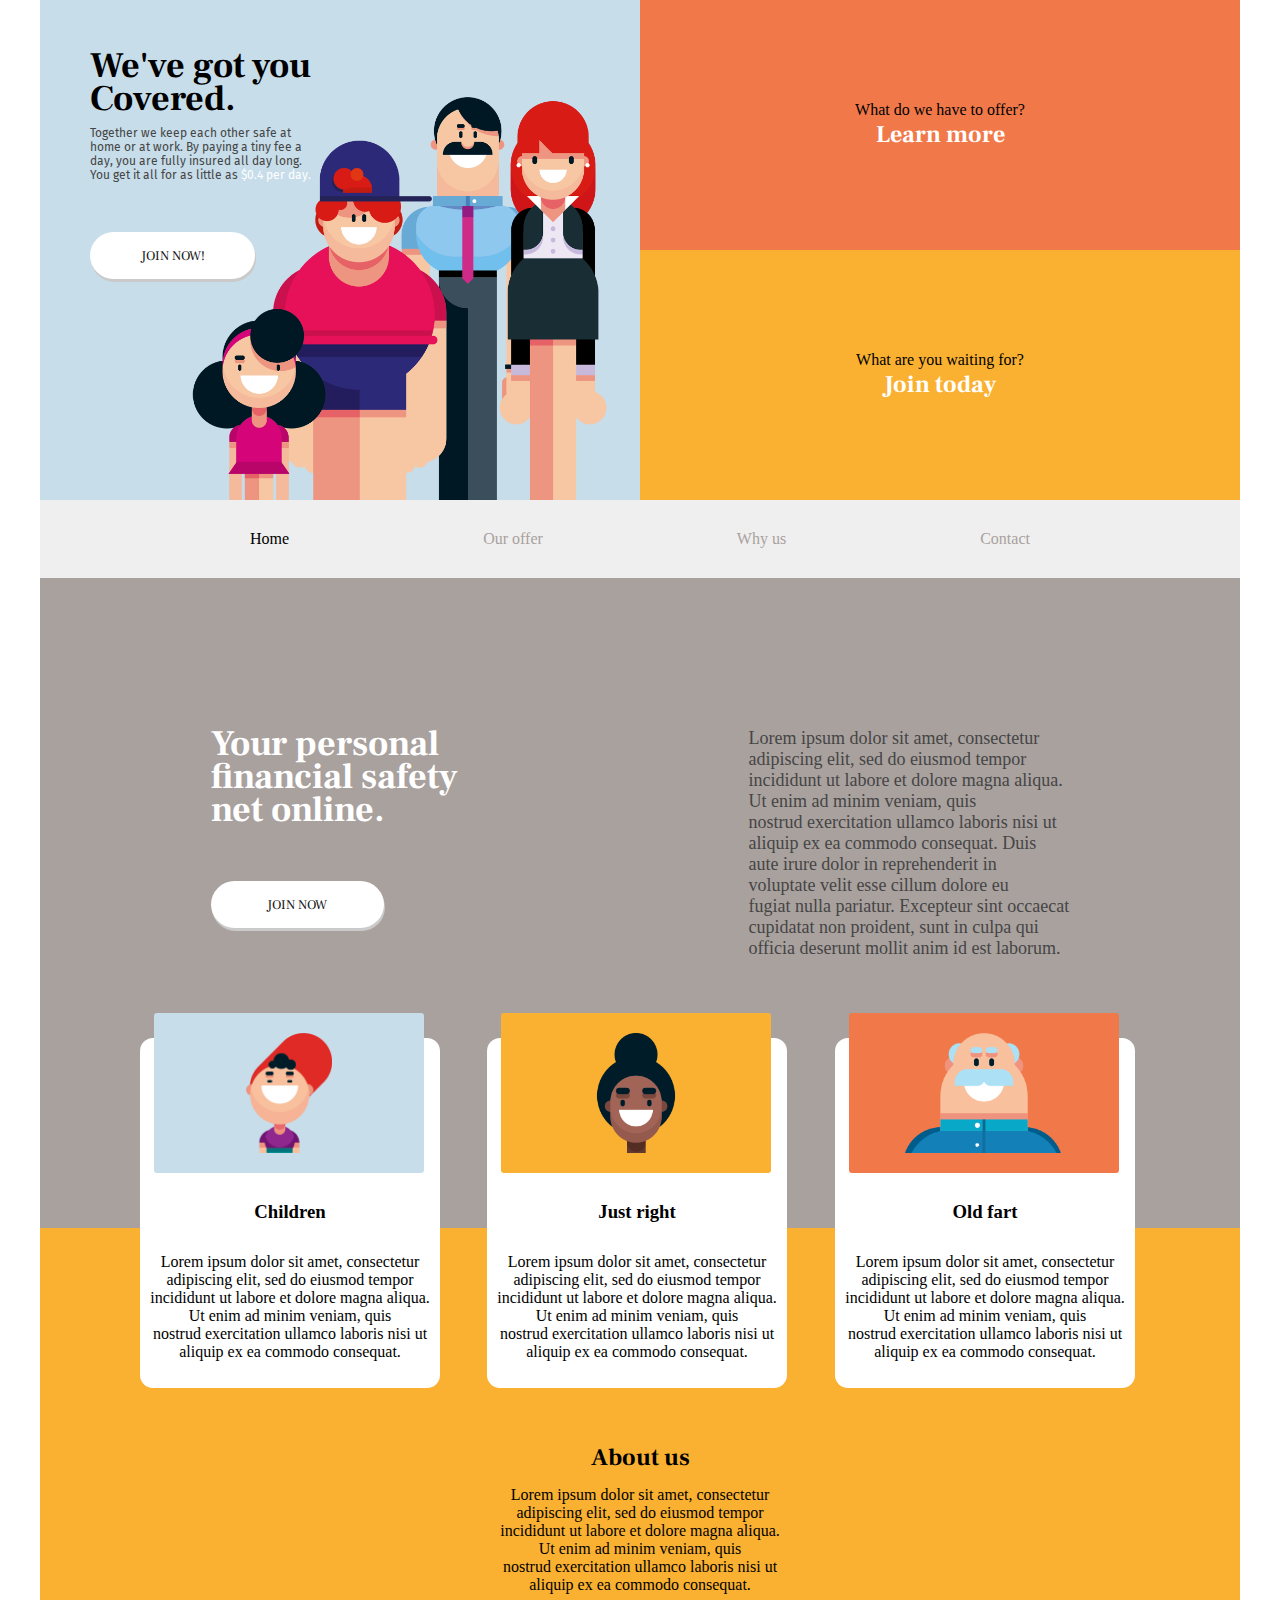
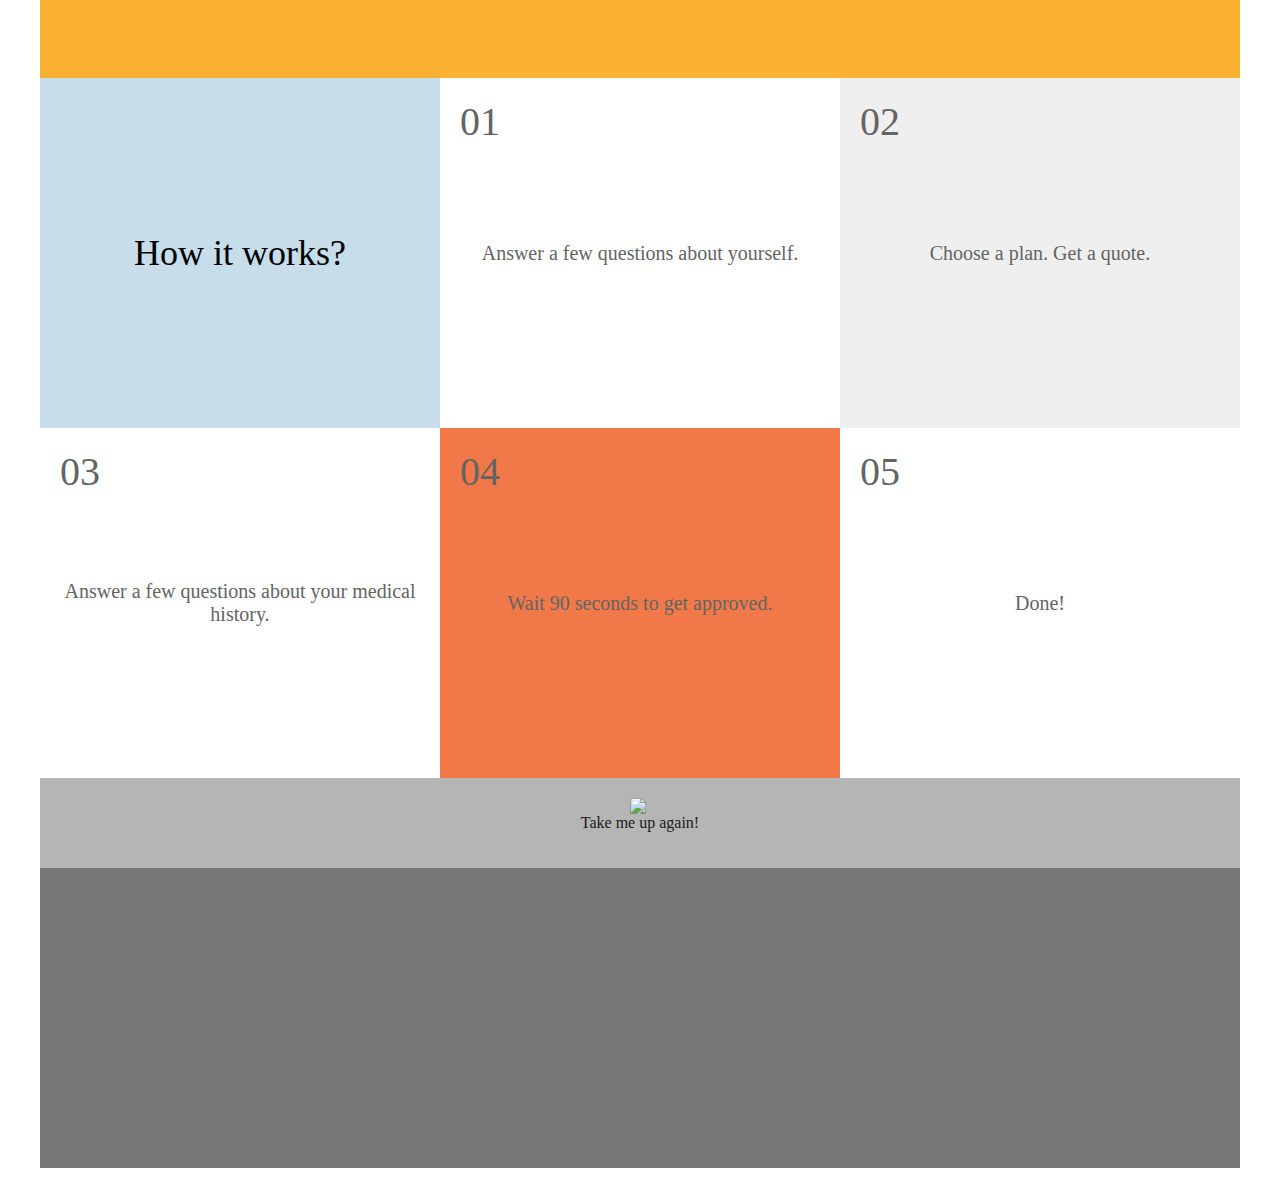
==== commit e11585ff: "last changes in main and footer, text-align, fonts, size etc" ====
--- a/index.html
+++ b/index.html
@@ -13,12 +13,14 @@
         <div class="before-nav-container">
             <section class="before-nav">
                 <article class="blue">
-                    <h1>We've got you <br> Covered.</h1>
-                    <p>Together we keep each other safe at <br>
-                        home or at work. By paying a tiny fee a <br>
-                        day, you are fully insured all day long. <br>
-                        You get it all for as little as <span style="color:white">$0.4 per day.</span></p>
-                    <button class="first-button">JOIN NOW!</button>
+                    <section class="blue-text">
+                        <h1 class="top-heading">We've got you <br> Covered.</h1>
+                        <p class="top-text">Together we keep each other safe at <br>
+                            home or at work. By paying a tiny fee a <br>
+                            day, you are fully insured all day long. <br>
+                            You get it all for as little as <span style="color:white">$0.4 per day.</span></p>
+                        <button class="first-button">JOIN NOW!</button>
+                    </section>
                     <img class="family" src="assets/family.png">
                 </article>
                 <article class="orange">
@@ -43,12 +45,12 @@
             <section class="top-wrapper">
                 <section class="box item1">
                     <section class="left-text">
-                        <h1><span style="color:white">Your personal <br>
+                        <h1 class="middle-heading"><span style="color:white">Your personal <br>
                                 financial safety <br>
                                 net online.</span></h1>
                         <button class="second-button">JOIN NOW</button>
                     </section>
-                    <p>Lorem ipsum dolor sit amet, consectetur <br>
+                    <p class="middle-text">Lorem ipsum dolor sit amet, consectetur <br>
                         adipiscing elit, sed do eiusmod tempor <br>
                         incididunt ut labore et dolore magna aliqua. <br>
                         Ut enim ad minim veniam, quis <br>
@@ -118,25 +120,34 @@
                 <div class="box item3">How it works?</div>
                 <div class="box item4">
                     <div class="top-corner">01</div>
-                    Answer a few questions about yourself.</div>
+                    Answer a few questions about yourself.
+                </div>
                 <div class="box item5">
                     <div class="top-corner">02</div>
-                    Choose a plan. Get a quote.</div>
+                    Choose a plan. Get a quote.
+                </div>
                 <div class="box item6">
                     <div class="top-corner">03</div>
-                    Answer a few questions about your medical history.</div>
+                    Answer a few questions about your medical history.
+                </div>
                 <div class="box item7">
                     <div class="top-corner">04</div>
-                    Wait 90 seconds to get approved.</div>
+                    Wait 90 seconds to get approved.
+                </div>
                 <div class="box item8">
                     <div class="top-corner">05</div>
-                    Done!</div>
+                    Done!
+                </div>
             </section>
         </section>
     </main>
     <footer>
-        <div class="box item9">Take me up again!</div>
+        <div class="bottom-button">
+            <img class="arrow-up" src="https://cdn3.iconfinder.com/data/icons/faticons/32/arrow-up-01-512.png">Take me
+            up again!
+        </div>
         <div class="footer-bottom"></div>
     </footer>
 </body>
+
 </html>--- a/style.css
+++ b/style.css
@@ -15,12 +15,18 @@
 
 .blue {
     background-color: #C7DDEA;
+    display: grid;
     grid-column: 1 / span 1;
     grid-row: 1 / span 2;
-    display: flex;
-    flex-direction: column;
-    justify-content: space-between;
-    align-items: center;
+    text-align: left;
+    height: 500px;
+    position: relative;
+}
+
+.blue-text {
+    padding-top: 50px;
+    padding-left: 50px;
+    gap: 30px;
 }
 
 .orange {
@@ -43,9 +49,17 @@
     flex-direction: column;
 }
 
-h1 {
-    font-size: 30px;
+.top-heading {
+    font-size: 36px;
     font-family: 'Frank Ruhl Libre', serif;
+    line-height: 33px;
+}
+
+.top-text {
+    font-family: 'Fira Sans', sans-serif;
+    font-size: 12px;
+    color: rgb(69, 69, 69);
+    padding-top: 10px;
 }
 
 h2,
@@ -53,10 +67,6 @@
     font-family: 'Frank Ruhl Libre', serif;
 }
 
-p {
-    font-family: 'Fira Sans', sans-serif;
-    font-size: 12px;
-}
 
 main {
     background-color: #efefef;
@@ -75,25 +85,21 @@
     width: 70%;
     height: auto;
     margin-left: 150px;
-    
     display: block;
-}
-
-.before-nav-container {
-    display: flex;
-    justify-content: center;
-    align-items: center;
-    text-align: center;
-}
+    position: absolute;
+    bottom: 0;
+}
+
 
 .first-button {
     background-color: white;
     color: rgb(22, 22, 22);
     border-radius: 30px;
-    padding: 15px 50px;
+    padding: 15px 40px;
     border: none;
     box-shadow: 1px 3px #cacaca;
     width: 30%;
+    margin-top: 50px;
 }
 
 .navigation {
@@ -119,6 +125,27 @@
 .top-wrapper {
     max-width: 1200px;
     width: 100%;
+}
+
+.middle-heading {
+    font-size: 36px;
+    font-family: 'Frank Ruhl Libre', serif;
+    line-height: 33px;
+    text-align: left;
+}
+
+.left-text {
+    display: flex;
+    flex-direction: column;
+    justify-content: space-between;
+    height: 200px;
+    margin-right: 270px;
+}
+
+.middle-text {
+    color: rgb(69, 69, 69);
+    font-size: 18px;
+    text-align: left;
 }
 
 .bottom-wrapper {
@@ -253,9 +280,15 @@
     justify-content: space-evenly;
     align-items: center;
     text-align: center;
-    margin-top: 130px;
-}
-.item9 {
+    margin-top: 180px;
+    margin-bottom: 50px;
+}
+
+.us-info {
+    align-self: center;
+}
+
+.bottom-button {
     grid-column: span 3;
     background-color: #A9A19E;
     color: white;
@@ -346,6 +379,10 @@
     justify-content: space-evenly;
     align-self: flex-end;
     position: relative;
+}
+
+.box {
+    text-align: center;
 }
 
 .second-button {
@@ -355,13 +392,32 @@
     padding: 15px 50px;
     border: none;
     box-shadow: 1px 3px #cacaca;
-
+    width: 70%;
+}
+
+.footer-wrapper {
+    display: flex;
+    flex-direction: column;
 }
 
 .footer-bottom {
     background-color: #7a7777;
     height: 300px;
-    margin-bottom: 30px;;
+    margin-bottom: 30px;
+}
+
+.bottom-button {
+    background-color: #b5b5b5;
+    height: 90px;
+    display: flex;
+    flex-direction: column;
+    justify-content: flex-start;
+    align-items: center;
+    color: rgb(25, 25, 25);
+}
+
+.arrow-up {
+    width: 20px;
 }
 
 /*
